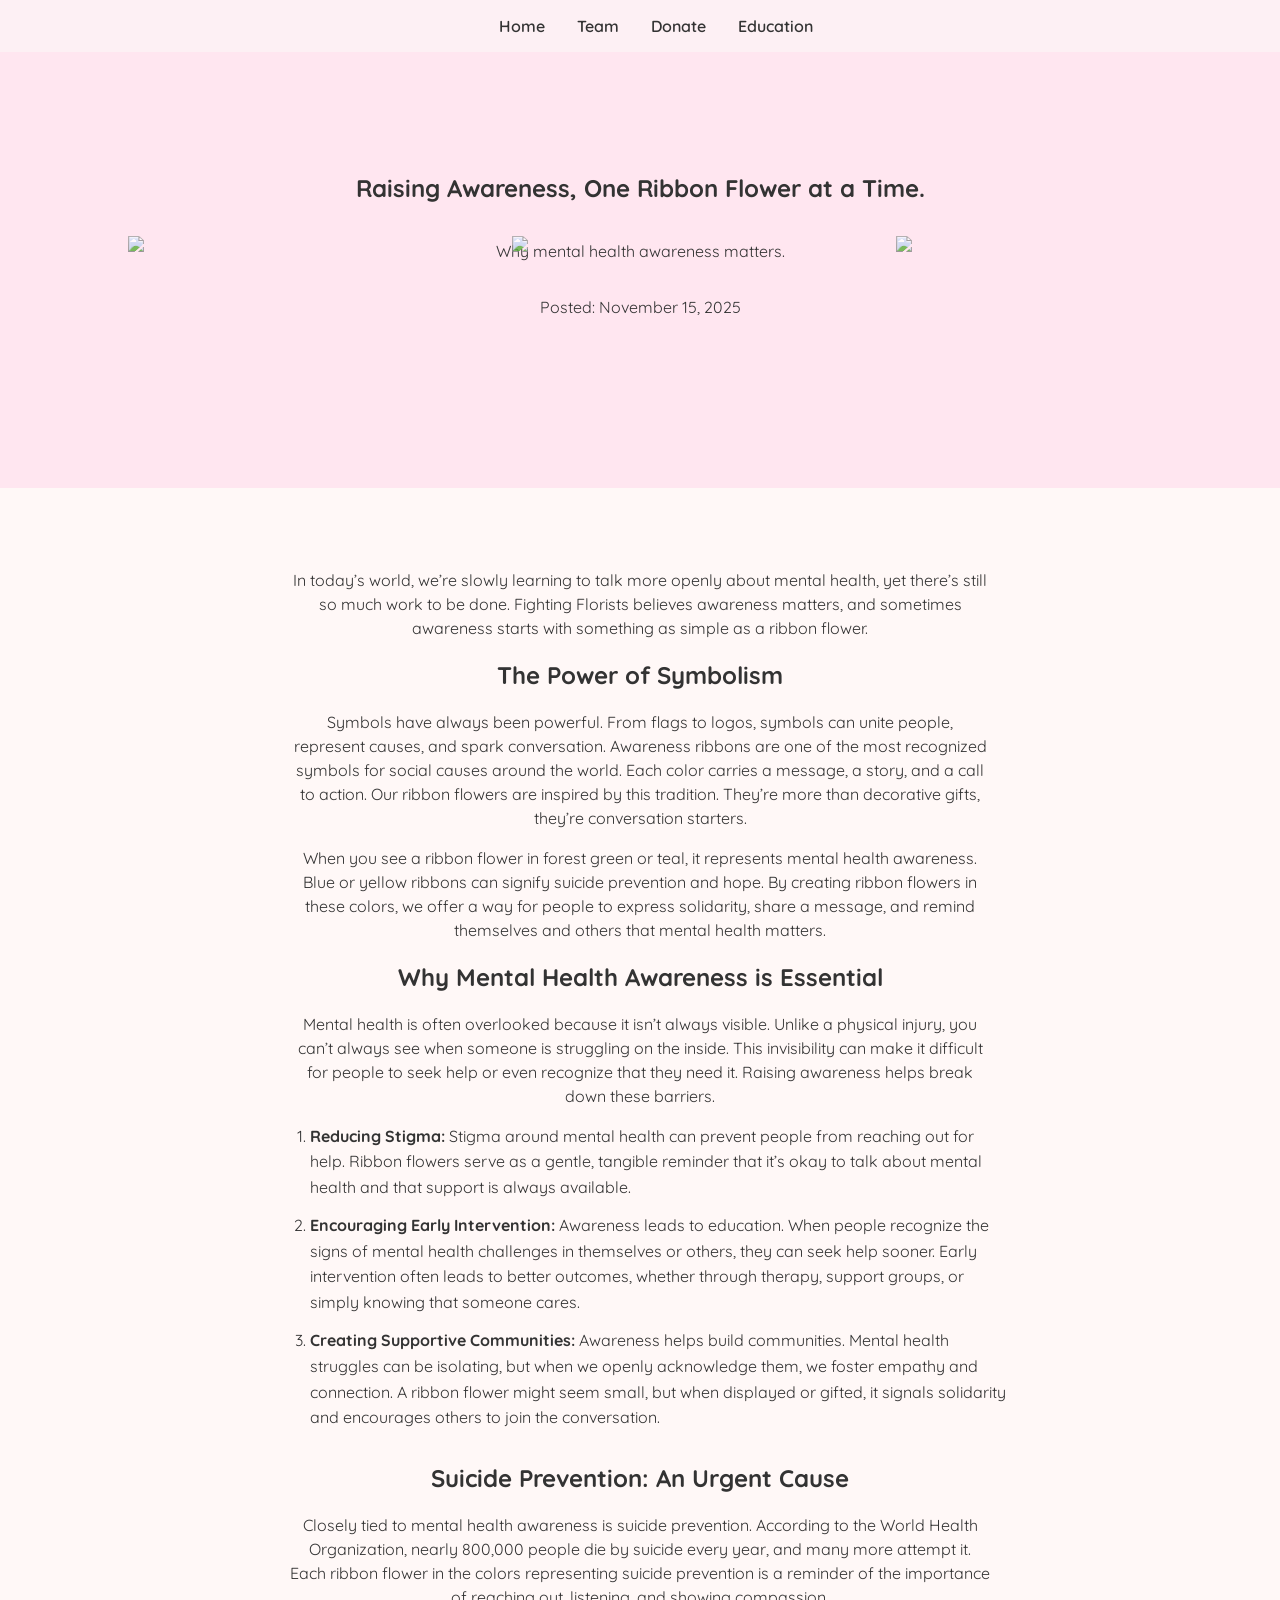
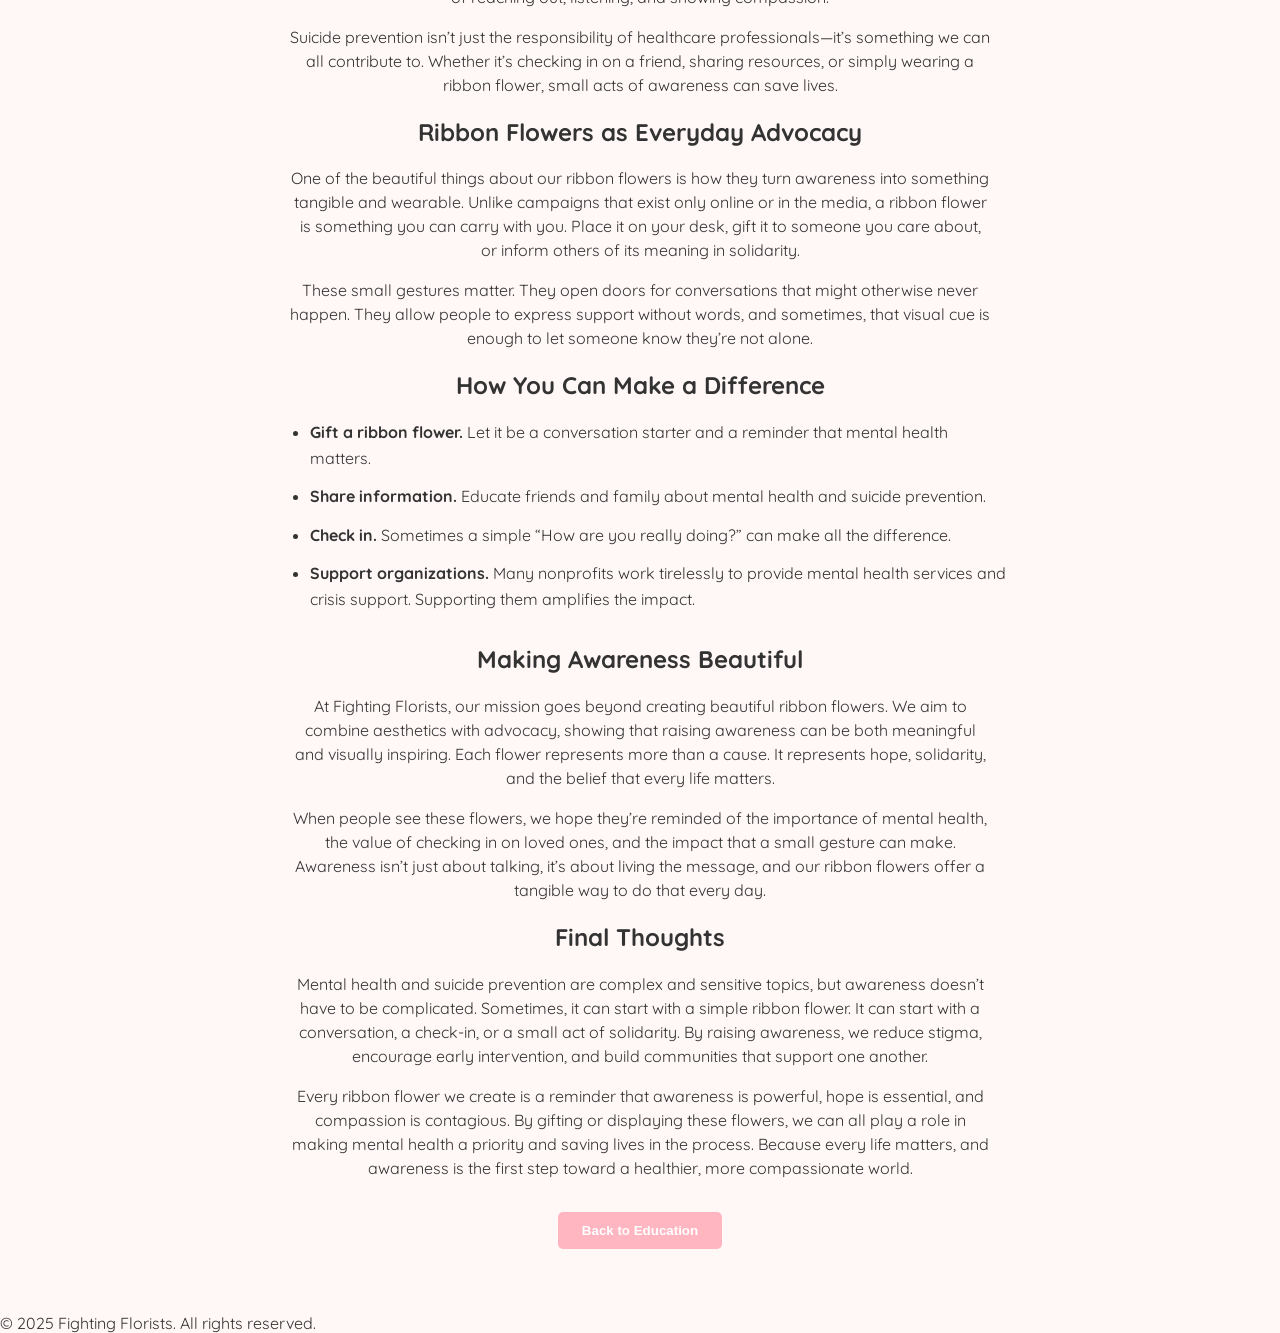
==== cancer.html @ 3cfbc534 "Add files via upload" ====
<!DOCTYPE html>
<html lang="en">
<head>
  <meta charset="UTF-8">
  <meta name="viewport" content="width=device-width, initial-scale=1.0">
  <title>Raising Awareness: Mental Health - Fighting Florists</title>
  <link href="https://fonts.googleapis.com/css2?family=Quicksand:wght@400;600&display=swap" rel="stylesheet">
  <style>
    body {
      margin: 0;
      font-family: 'Quicksand', sans-serif;
      background-color: #fff8f7;
      color: #333;
      overflow-x: hidden;
    }

    h1, h2 {
      text-align: center;
    }

    p {
      text-align: center;
      max-width: 700px;
      margin: 1rem auto;
      line-height: 1.5;
    }

    section {
      padding: 4rem 1rem;
      position: relative;
    }

    nav {
      position: fixed;
      top: 0;
      width: 100%;
      background: #fdf0f4;
      display: flex;
      justify-content: center;
      gap: 2rem;
      padding: 1rem;
      transition: top 0.3s;
      z-index: 100;
    }

    nav a {
      text-decoration: none;
      color: #333;
      font-weight: 600;
    }

    button {
      border: none;
      border-radius: 5px;
      padding: 0.7rem 1.5rem;
      font-weight: 600;
      cursor: pointer;
      margin-top: 1rem;
      background-color: #ffb6c1;
      color: #fff;
    }
    button:hover { opacity: 0.85; }

    /* Floating Ribbons */
    .floating {
      position: absolute;
      width: 60px;
      opacity: 0.8;
      animation: float 12s infinite linear;
    }

    @keyframes float {
      0% { transform: translateY(100vh) rotate(0deg); }
      100% { transform: translateY(-200px) rotate(360deg); }
    }

    /* Section Backgrounds */
    #hero { background-color: #ffe6f0; min-height: 40vh; display: flex; flex-direction: column; justify-content: center; align-items: center; }
    #content { background-color: #fff8f7; padding-bottom: 4rem; }

    ol, ul {
      max-width: 700px;
      margin: 1rem auto 2rem auto;
      text-align: left;
      line-height: 1.6;
    }

    ol li, ul li {
      margin-bottom: 0.8rem;
    }
  </style>
</head>
<body>

  <!-- Navigation -->
  <nav id="navbar">
    <a href="index.html">Home</a>
    <a href="team.html">Team</a>
    <a href="donate.html">Donate</a>
    <a href="education.html">Education</a>
  </nav>

  <!-- Hero / Blog Title -->
  <section id="hero">
    <h1>Raising Awareness, One Ribbon Flower at a Time.</h1>
    <p>Why mental health awareness matters.</p>
    <p class="date">Posted: November 15, 2025</p>


    <!-- Floating Pink Ribbons -->
    <img src="images/pinkribbon.png" class="floating" style="left:10%; animation-duration:12s;">
    <img src="images/pinkribbon.png" class="floating" style="left:40%; animation-duration:15s;">
    <img src="images/pinkribbon.png" class="floating" style="left:70%; animation-duration:18s;">
  </section>

  <!-- Blog Content -->
  <section id="content">
    <p>In today’s world, we’re slowly learning to talk more openly about mental health, yet there’s still so much work to be done. Fighting Florists believes awareness matters, and sometimes awareness starts with something as simple as a ribbon flower.</p>
    <h2>The Power of Symbolism</h2>
    <p>Symbols have always been powerful. From flags to logos, symbols can unite people, represent causes, and spark conversation. Awareness ribbons are one of the most recognized symbols for social causes around the world. Each color carries a message, a story, and a call to action. Our ribbon flowers are inspired by this tradition. They’re more than decorative gifts, they’re conversation starters.</p>
    <p>When you see a ribbon flower in forest green or teal, it represents mental health awareness. Blue or yellow ribbons can signify suicide prevention and hope. By creating ribbon flowers in these colors, we offer a way for people to express solidarity, share a message, and remind themselves and others that mental health matters.</p>

    <h2>Why Mental Health Awareness is Essential</h2>
    <p>Mental health is often overlooked because it isn’t always visible. Unlike a physical injury, you can’t always see when someone is struggling on the inside. This invisibility can make it difficult for people to seek help or even recognize that they need it. Raising awareness helps break down these barriers.</p>

    <ol>
      <li><strong>Reducing Stigma:</strong> Stigma around mental health can prevent people from reaching out for help. Ribbon flowers serve as a gentle, tangible reminder that it’s okay to talk about mental health and that support is always available.</li>
      <li><strong>Encouraging Early Intervention:</strong> Awareness leads to education. When people recognize the signs of mental health challenges in themselves or others, they can seek help sooner. Early intervention often leads to better outcomes, whether through therapy, support groups, or simply knowing that someone cares.</li>
      <li><strong>Creating Supportive Communities:</strong> Awareness helps build communities. Mental health struggles can be isolating, but when we openly acknowledge them, we foster empathy and connection. A ribbon flower might seem small, but when displayed or gifted, it signals solidarity and encourages others to join the conversation.</li>
    </ol>

    <h2>Suicide Prevention: An Urgent Cause</h2>
    <p>Closely tied to mental health awareness is suicide prevention. According to the World Health Organization, nearly 800,000 people die by suicide every year, and many more attempt it. Each ribbon flower in the colors representing suicide prevention is a reminder of the importance of reaching out, listening, and showing compassion.</p>
    <p>Suicide prevention isn’t just the responsibility of healthcare professionals—it’s something we can all contribute to. Whether it’s checking in on a friend, sharing resources, or simply wearing a ribbon flower, small acts of awareness can save lives.</p>

    <h2>Ribbon Flowers as Everyday Advocacy</h2>
    <p>One of the beautiful things about our ribbon flowers is how they turn awareness into something tangible and wearable. Unlike campaigns that exist only online or in the media, a ribbon flower is something you can carry with you. Place it on your desk, gift it to someone you care about, or inform others of its meaning in solidarity.</p>
    <p>These small gestures matter. They open doors for conversations that might otherwise never happen. They allow people to express support without words, and sometimes, that visual cue is enough to let someone know they’re not alone.</p>

    <h2>How You Can Make a Difference</h2>
    <ul>
      <li><b>Gift a ribbon flower.</b> Let it be a conversation starter and a reminder that mental health matters.</li>
      <li><b>Share information.</b> Educate friends and family about mental health and suicide prevention.</li>
      <li><b>Check in.</b> Sometimes a simple “How are you really doing?” can make all the difference.</li>
      <li><b>Support organizations.</b> Many nonprofits work tirelessly to provide mental health services and crisis support. Supporting them amplifies the impact.</li>
    </ul>

    <h2>Making Awareness Beautiful</h2>
    <p>At Fighting Florists, our mission goes beyond creating beautiful ribbon flowers. We aim to combine aesthetics with advocacy, showing that raising awareness can be both meaningful and visually inspiring. Each flower represents more than a cause. It represents hope, solidarity, and the belief that every life matters.</p>
    <p>When people see these flowers, we hope they’re reminded of the importance of mental health, the value of checking in on loved ones, and the impact that a small gesture can make. Awareness isn’t just about talking, it’s about living the message, and our ribbon flowers offer a tangible way to do that every day.</p>

    <h2>Final Thoughts</h2>
    <p>Mental health and suicide prevention are complex and sensitive topics, but awareness doesn’t have to be complicated. Sometimes, it can start with a simple ribbon flower. It can start with a conversation, a check-in, or a small act of solidarity. By raising awareness, we reduce stigma, encourage early intervention, and build communities that support one another.</p>
    <p>Every ribbon flower we create is a reminder that awareness is powerful, hope is essential, and compassion is contagious. By gifting or displaying these flowers, we can all play a role in making mental health a priority and saving lives in the process. Because every life matters, and awareness is the first step toward a healthier, more compassionate world.</p>

    <div style="text-align:center;">
      <button onclick="window.location.href='education.html'">Back to Education</button>
    </div>
  </section>

  <script>
    // Scroll nav hide/show
    let prevScrollpos = window.pageYOffset;
    window.onscroll = function() {
      let currentScrollPos = window.pageYOffset;
      document.getElementById("navbar").style.top = (prevScrollpos > currentScrollPos) ? "0" : "-80px";
      prevScrollpos = currentScrollPos;
    };
  </script>
<!-- Footer -->
<footer>
  &copy; 2025 Fighting Florists. All rights reserved.
</footer>

</body>
</html>
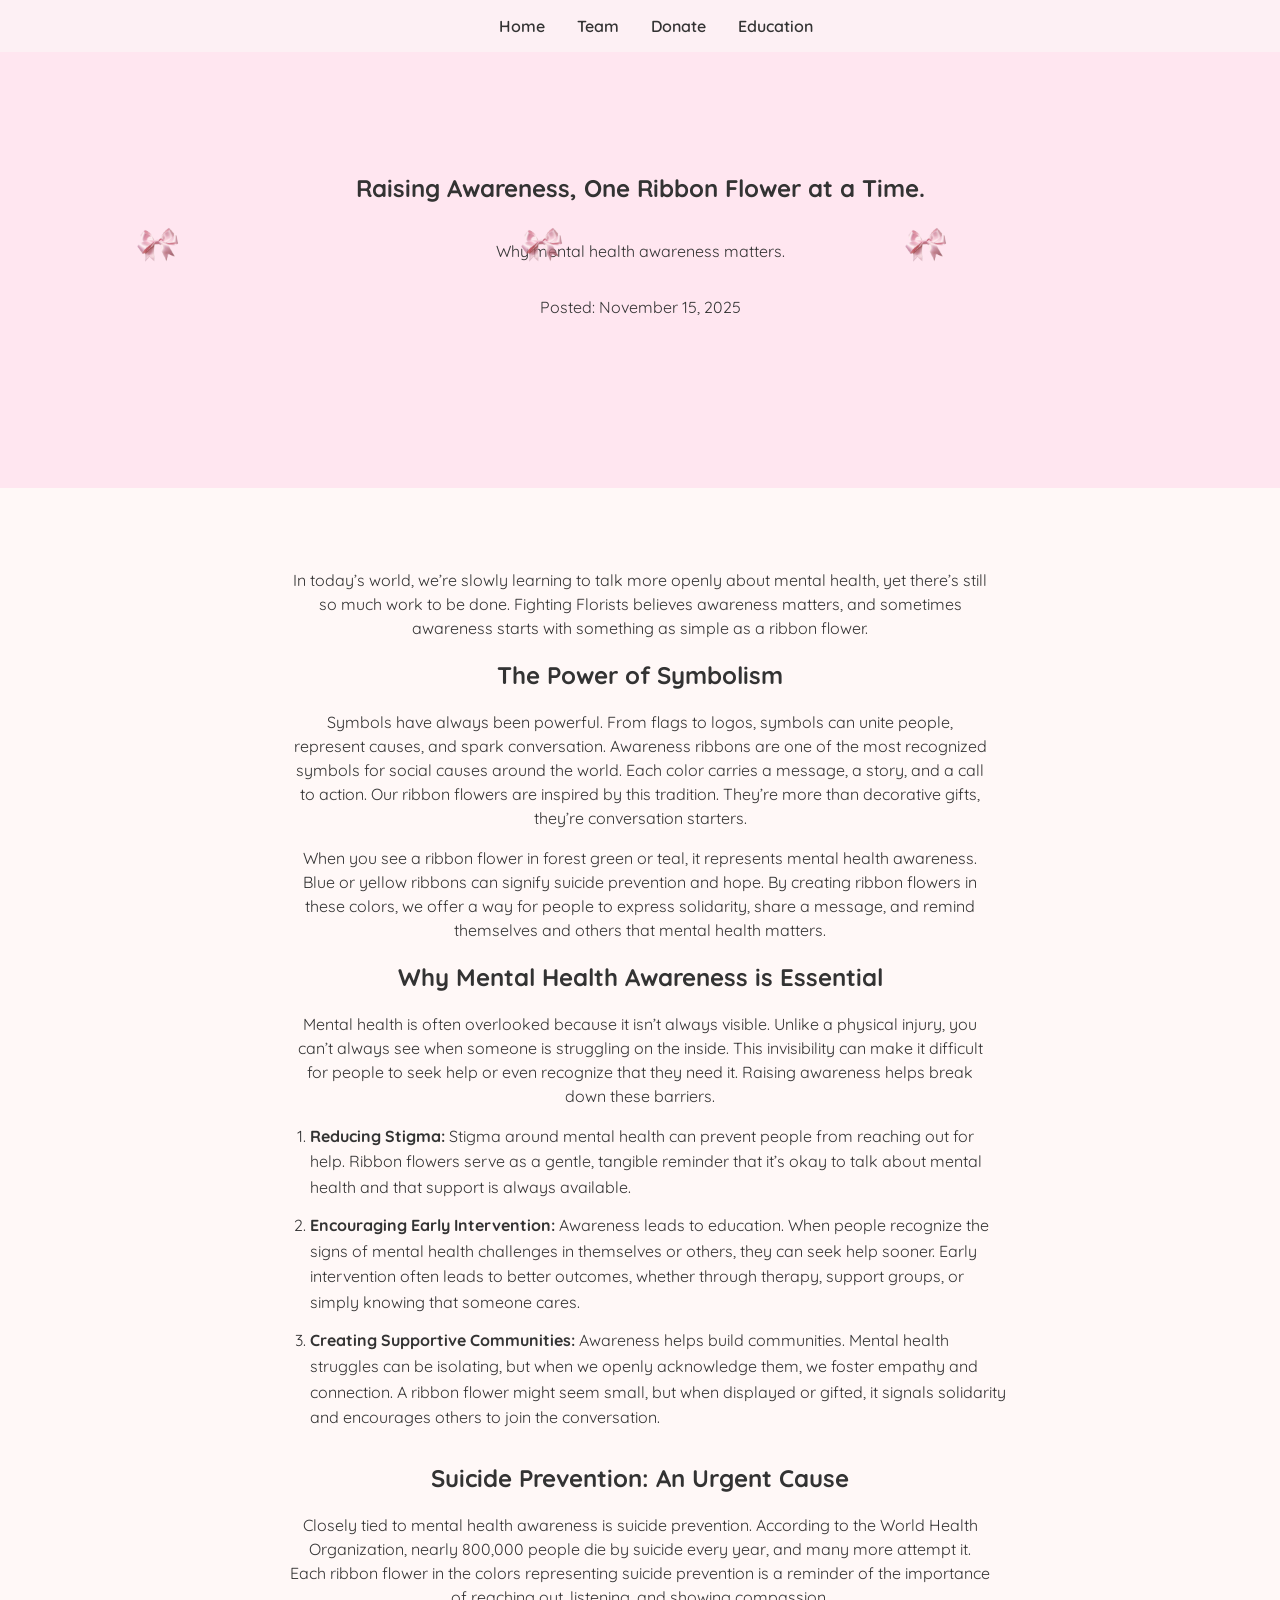
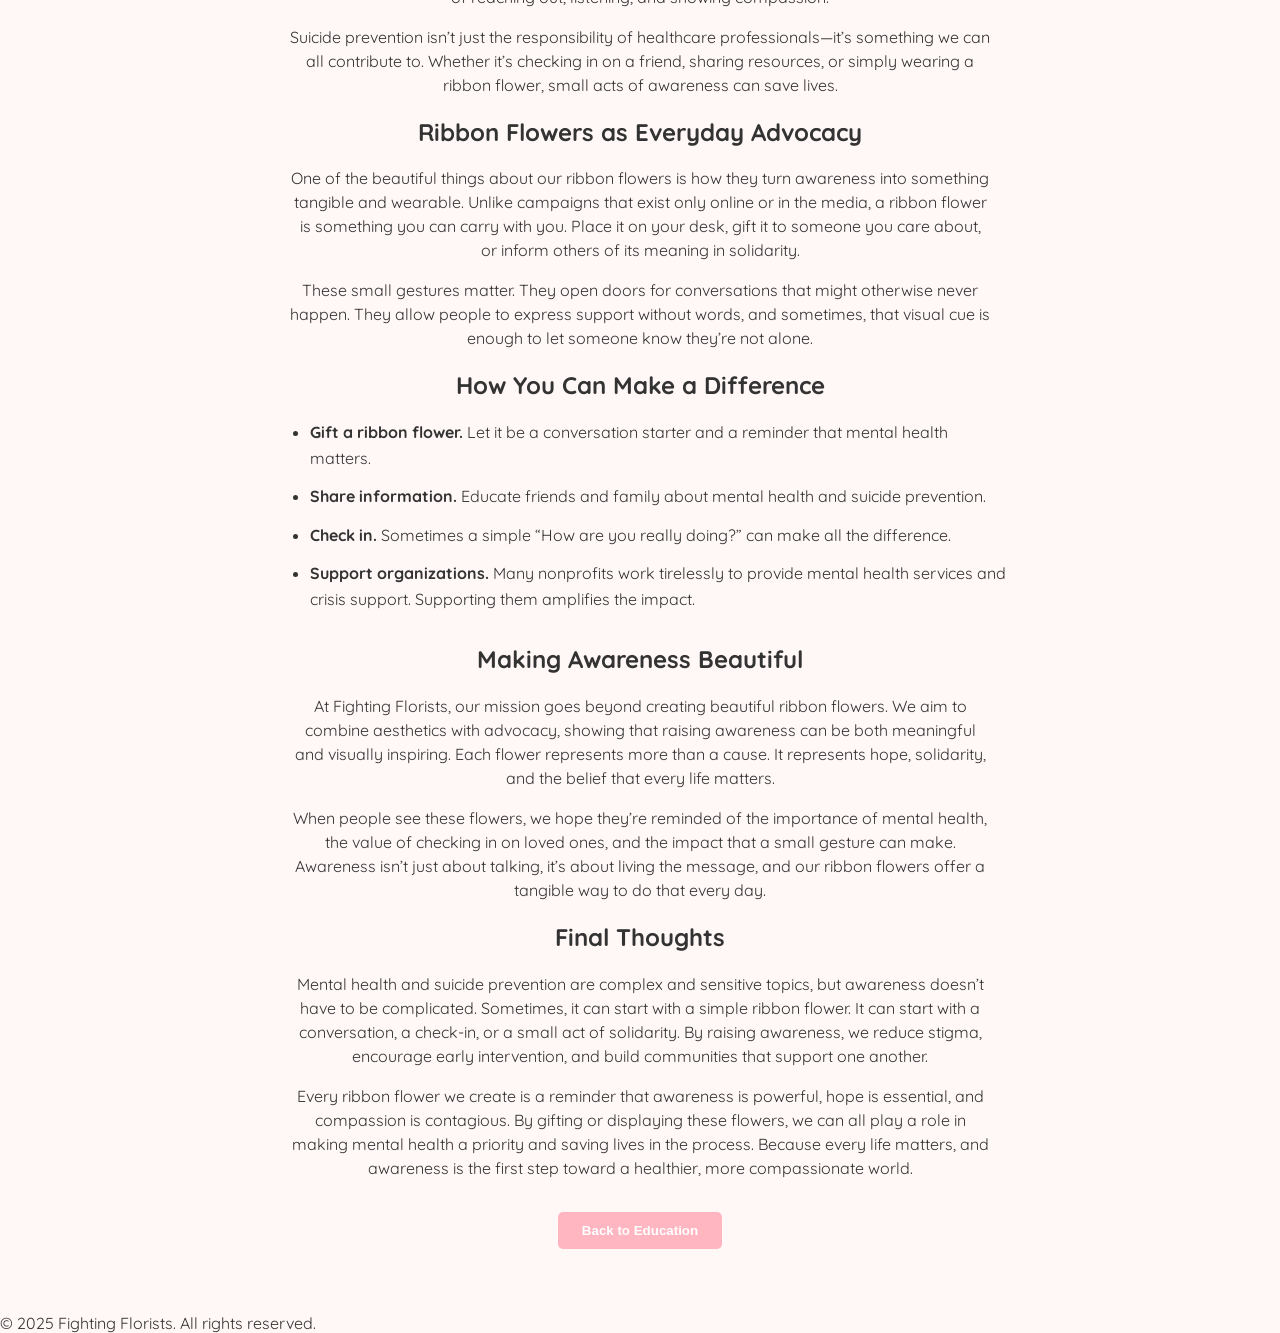
==== commit b1c34442: "Add files via upload" ====
--- a/cancer.html
+++ b/cancer.html
@@ -108,9 +108,9 @@
 
 
     <!-- Floating Pink Ribbons -->
-    <img src="images/pinkribbon.png" class="floating" style="left:10%; animation-duration:12s;">
-    <img src="images/pinkribbon.png" class="floating" style="left:40%; animation-duration:15s;">
-    <img src="images/pinkribbon.png" class="floating" style="left:70%; animation-duration:18s;">
+    <img src="images/ribbon-bow.png" class="floating" style="left:10%; animation-duration:12s;">
+    <img src="images/ribbon-bow.png" class="floating" style="left:40%; animation-duration:15s;">
+    <img src="images/ribbon-bow.png" class="floating" style="left:70%; animation-duration:18s;">
   </section>
 
   <!-- Blog Content -->
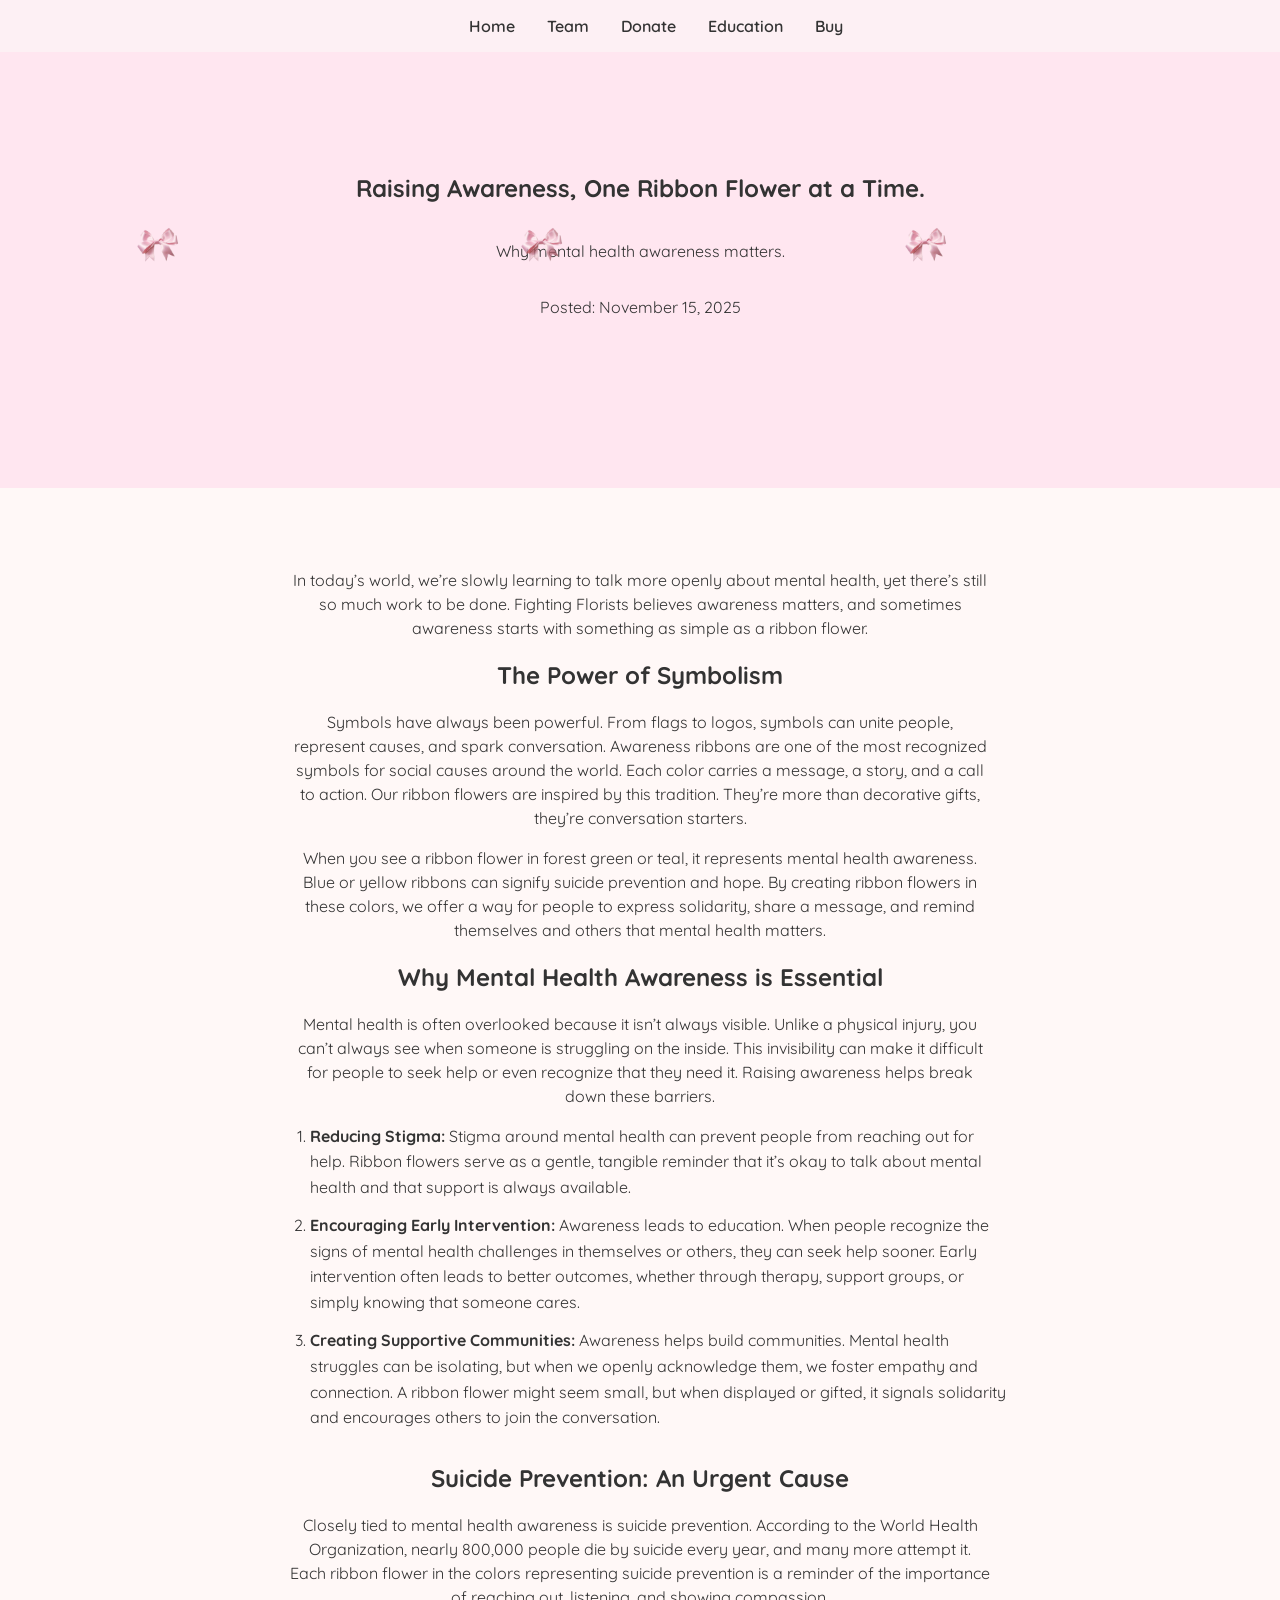
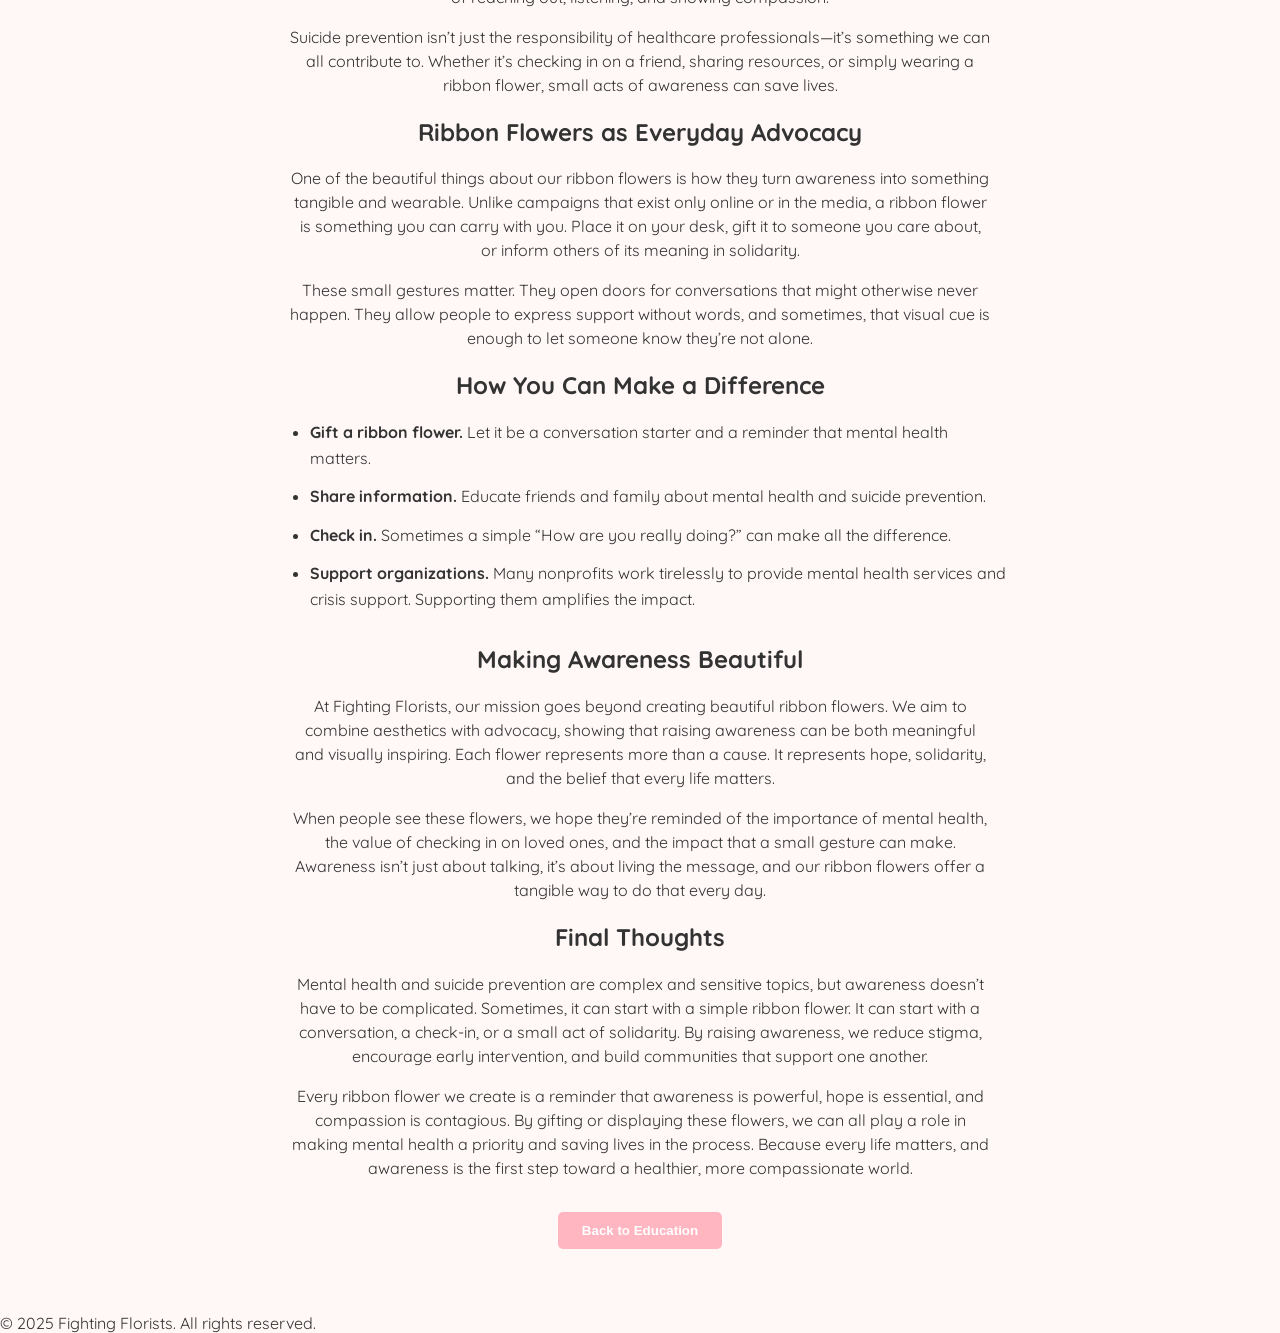
==== commit 6f9e6745: "Add files via upload" ====
--- a/cancer.html
+++ b/cancer.html
@@ -98,6 +98,7 @@
     <a href="team.html">Team</a>
     <a href="donate.html">Donate</a>
     <a href="education.html">Education</a>
+    <a href="markets.html">Buy</a>
   </nav>
 
   <!-- Hero / Blog Title -->
